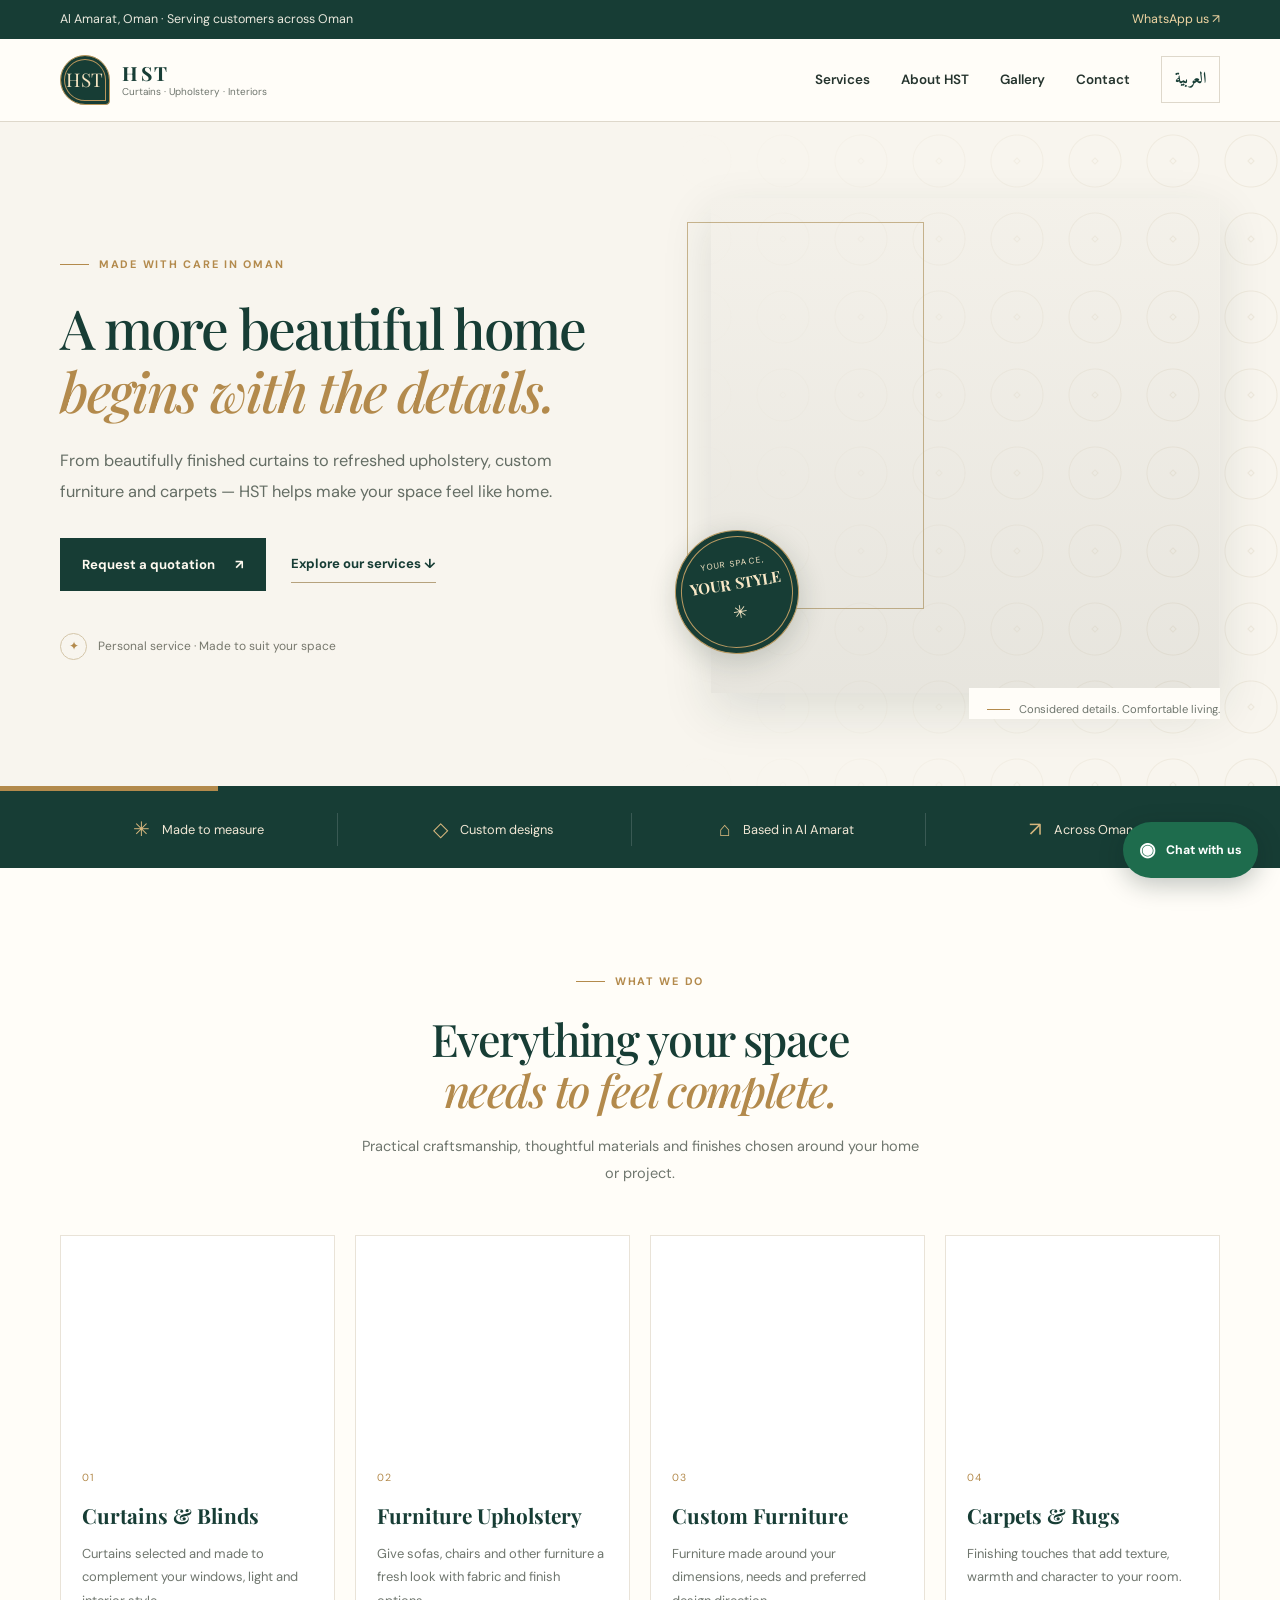
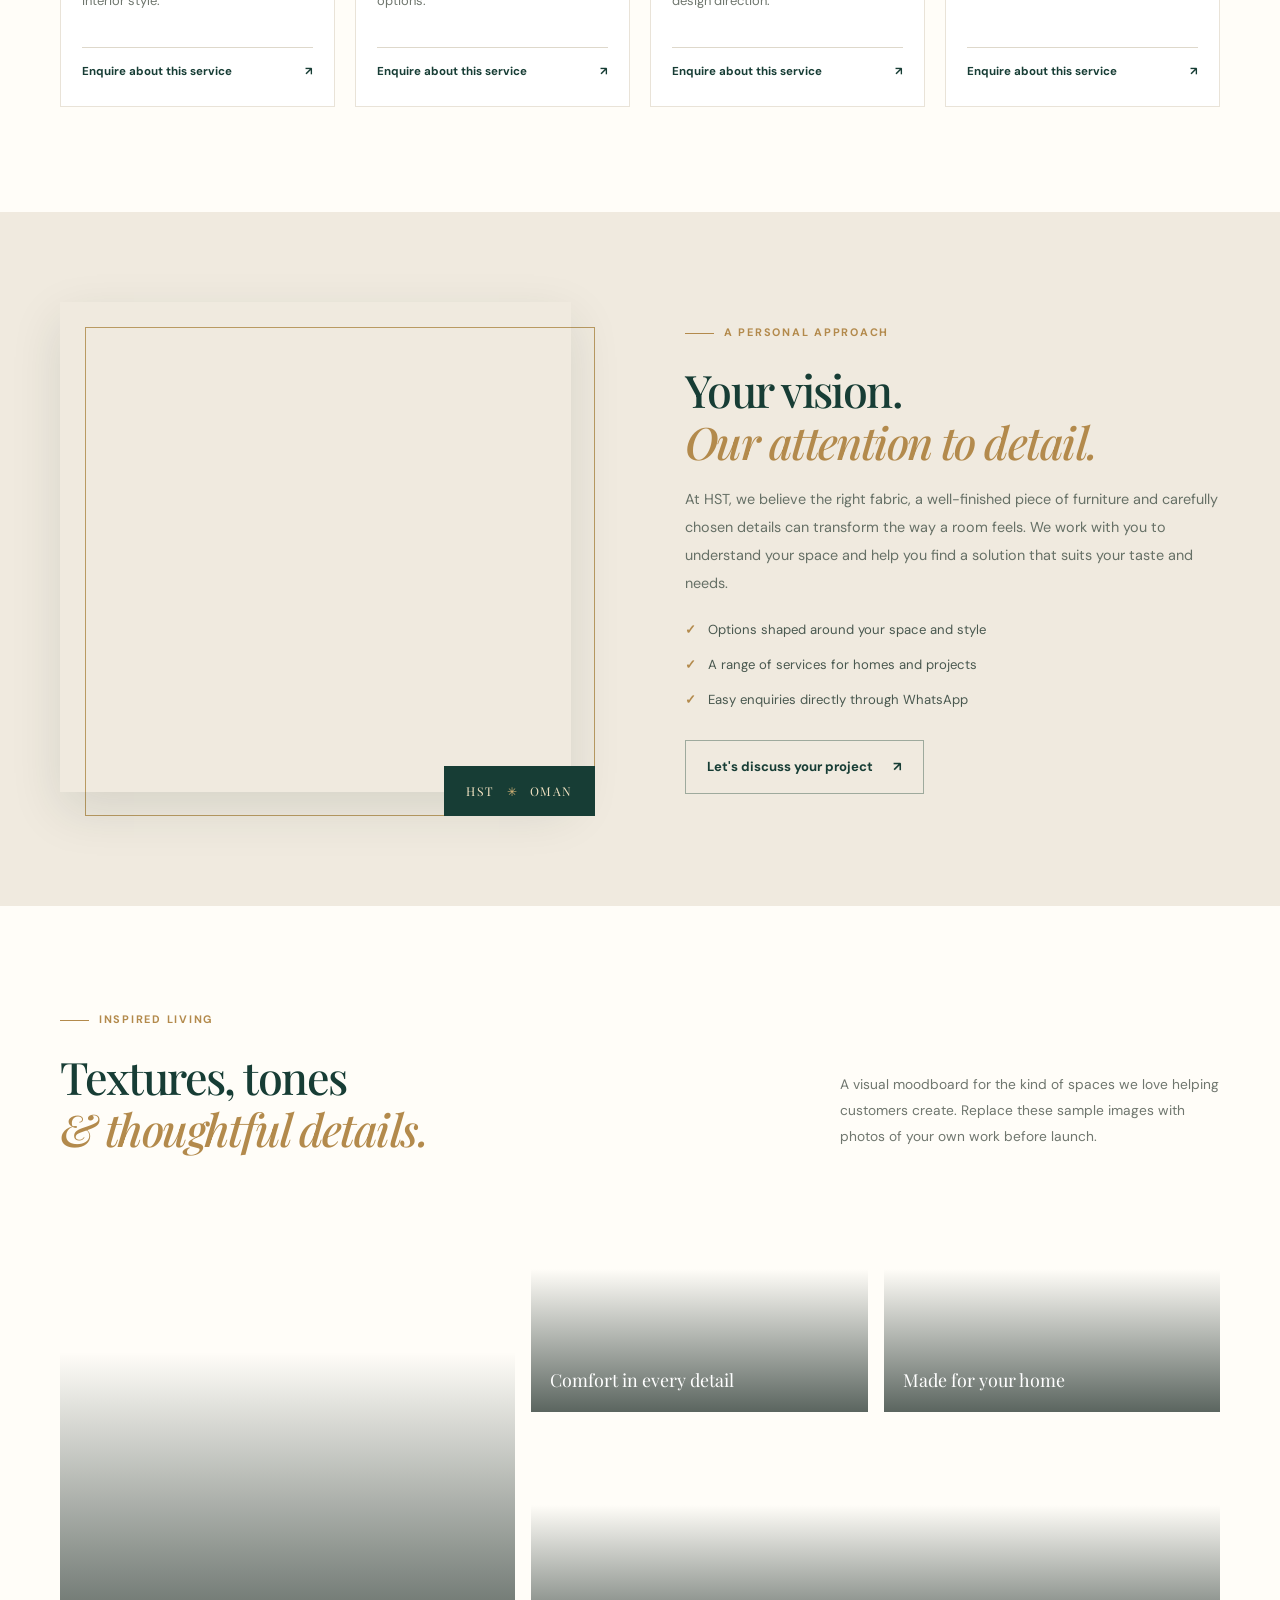
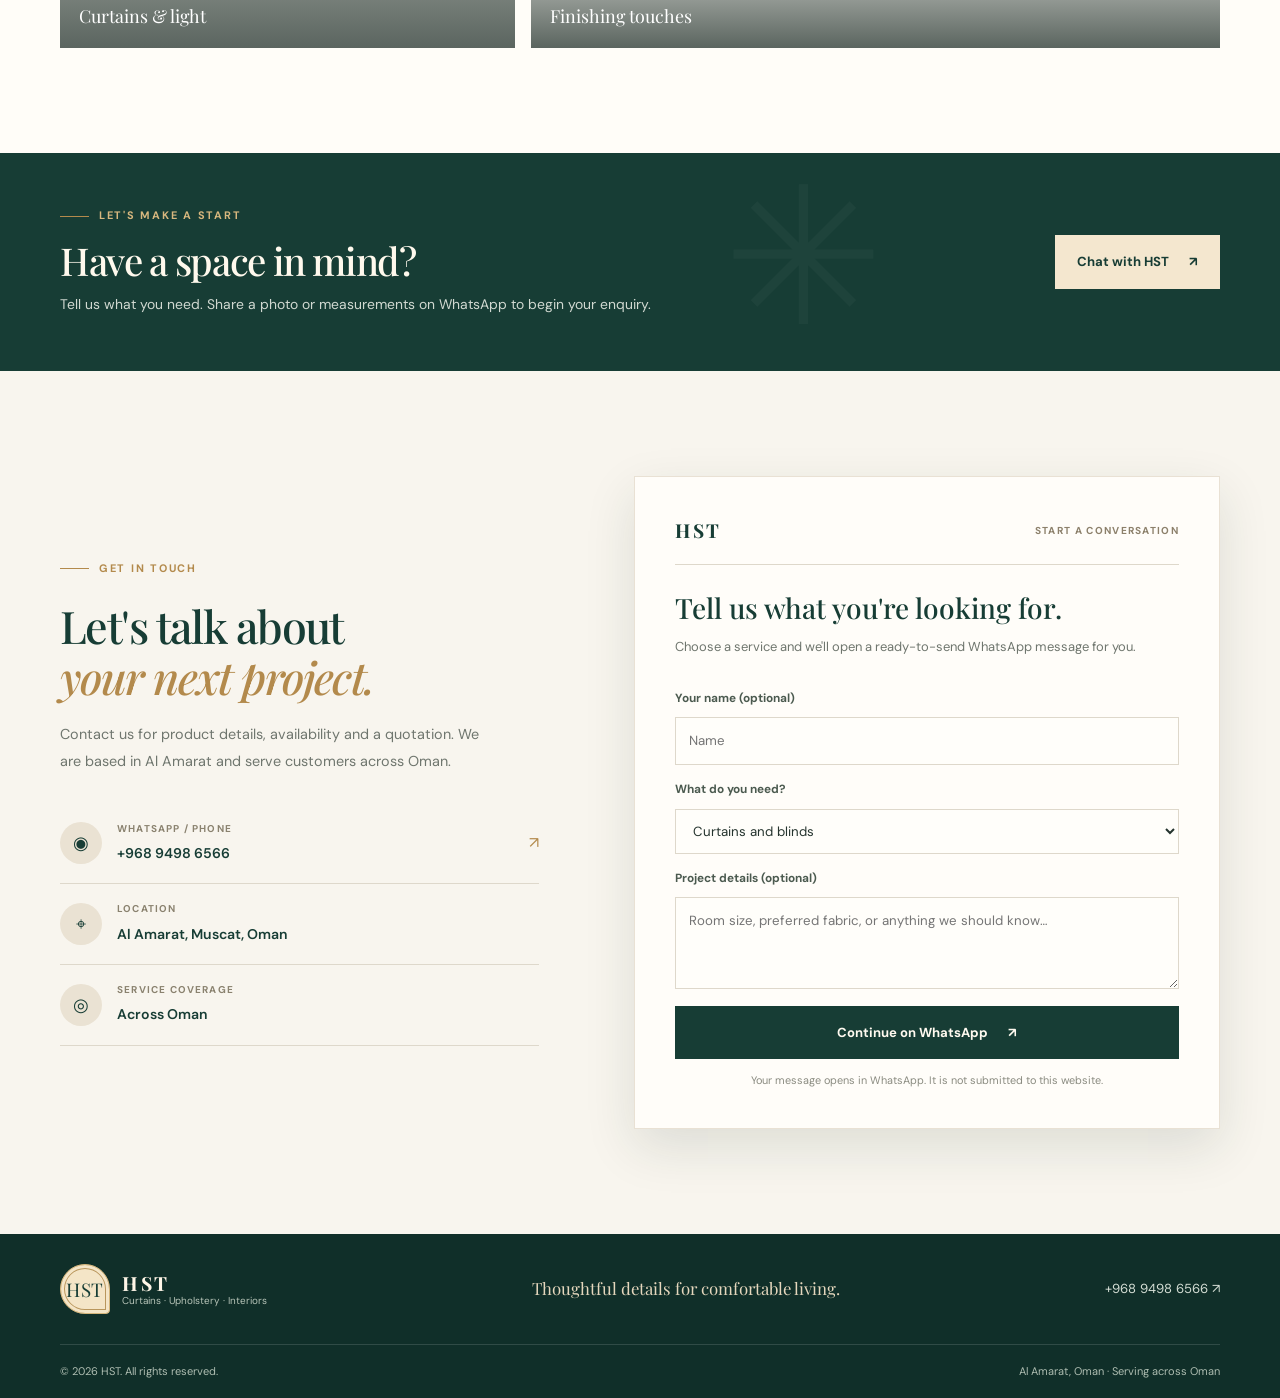
==== index.html @ b39bd6f8 "Add files via upload" ====
<!doctype html>
<html lang="en" dir="ltr">
<head>
<meta charset="utf-8"><meta name="viewport" content="width=device-width, initial-scale=1">
<title>HST | Curtains, Upholstery, Custom Furniture & Carpets in Oman</title>
<meta name="description" content="HST in Al Amarat, Oman offers curtains, furniture upholstery, custom-made furniture and carpets. Contact us on WhatsApp for a quotation anywhere in Oman.">
<meta name="theme-color" content="#173d35"><meta property="og:title" content="HST — Thoughtful Interiors, Made for You"><meta property="og:description" content="Curtains, upholstery, custom furniture and carpets in Oman."><meta property="og:type" content="website">
<link rel="icon" href="assets/favicon.svg" type="image/svg+xml"><link rel="preconnect" href="https://fonts.googleapis.com"><link rel="preconnect" href="https://fonts.gstatic.com" crossorigin><link href="https://fonts.googleapis.com/css2?family=Amiri:wght@400;700&family=DM+Sans:wght@400;500;600;700&family=Playfair+Display:wght@500;600;700&display=swap" rel="stylesheet"><link rel="stylesheet" href="styles.css">
<script type="application/ld+json">{"@context":"https://schema.org","@type":"HomeAndConstructionBusiness","name":"HST","description":"Curtains, furniture upholstery, custom furniture manufacturing and carpets.","telephone":"+96894986566","areaServed":{"@type":"Country","name":"Oman"},"address":{"@type":"PostalAddress","addressLocality":"Al Amarat","addressCountry":"OM"},"contactPoint":{"@type":"ContactPoint","telephone":"+96894986566","contactType":"customer service","availableLanguage":["English","Arabic"]}}</script>
</head>
<body>
<div class="topbar"><div class="container topbar-inner"><span data-i18n="topline">Al Amarat, Oman · Serving customers across Oman</span><a href="https://wa.me/96894986566" target="_blank" rel="noopener" data-i18n="topWhatsApp">WhatsApp us ↗</a></div></div>
<header class="site-header"><div class="container nav-wrap"><a class="brand" href="#home" aria-label="HST home"><span class="brand-mark">HST</span><span class="brand-copy"><strong>HST</strong><small data-i18n="brandTag">Curtains · Upholstery · Interiors</small></span></a><button class="menu-toggle" id="menuToggle" aria-label="Open navigation" aria-expanded="false">☰</button><nav id="mainNav" class="main-nav"><a href="#services" data-i18n="navServices">Services</a><a href="#story" data-i18n="navAbout">About HST</a><a href="#gallery" data-i18n="navGallery">Gallery</a><a href="#contact" data-i18n="navContact">Contact</a><button class="lang-switch" id="langSwitch" type="button">العربية</button></nav></div></header>
<main>
<section class="hero" id="home"><div class="hero-pattern"></div><div class="container hero-grid"><div class="hero-copy"><p class="eyebrow"><span class="eyebrow-line"></span><span data-i18n="heroEyebrow">MADE WITH CARE IN OMAN</span></p><h1 data-i18n="heroTitle">A more beautiful home<br><em>begins with the details.</em></h1><p class="hero-intro" data-i18n="heroText">From beautifully finished curtains to refreshed upholstery, custom furniture and carpets — HST helps make your space feel like home.</p><div class="hero-actions"><a class="btn btn-primary" href="https://wa.me/96894986566?text=Hello%20HST%2C%20I%20would%20like%20to%20enquire%20about%20your%20services." target="_blank" rel="noopener"><span data-i18n="heroCTA">Request a quotation</span><span>↗</span></a><a class="text-link" href="#services"><span data-i18n="heroExplore">Explore our services</span> ↓</a></div><div class="hero-note"><span class="note-icon">✦</span><span data-i18n="heroNote">Personal service · Made to suit your space</span></div></div><div class="hero-visual"><div class="hero-image image-curtains" role="img" aria-label="Elegant neutral curtains in a sunlit living room"></div><div class="image-stamp"><span data-i18n="stampSmall">YOUR SPACE,</span><strong data-i18n="stampBig">YOUR STYLE</strong><span class="stamp-star">✳</span></div><div class="visual-caption"><span class="caption-line"></span><span data-i18n="visualCaption">Considered details. Comfortable living.</span></div></div></div><div class="hero-bottom-rule"></div></section>
<section class="trust-strip"><div class="container trust-grid"><div><span class="trust-icon">✳</span><span data-i18n="trust1">Made to measure</span></div><div><span class="trust-icon">◇</span><span data-i18n="trust2">Custom designs</span></div><div><span class="trust-icon">⌂</span><span data-i18n="trust3">Based in Al Amarat</span></div><div><span class="trust-icon">↗</span><span data-i18n="trust4">Across Oman</span></div></div></section>
<section class="section services-section" id="services"><div class="container"><div class="section-heading"><p class="eyebrow"><span class="eyebrow-line"></span><span data-i18n="servicesEyebrow">WHAT WE DO</span></p><h2 data-i18n="servicesTitle">Everything your space<br><em>needs to feel complete.</em></h2><p data-i18n="servicesIntro">Practical craftsmanship, thoughtful materials and finishes chosen around your home or project.</p></div><div class="service-grid">
<article class="service-card"><div class="service-photo service-curtains" role="img" aria-label="Layered curtains and soft window styling"></div><div class="service-content"><span class="service-number">01</span><h3 data-i18n="service1Title">Curtains & Blinds</h3><p data-i18n="service1Text">Curtains selected and made to complement your windows, light and interior style.</p><a class="service-link" href="https://wa.me/96894986566?text=Hello%20HST%2C%20I%20am%20interested%20in%20curtains%20and%20blinds." target="_blank" rel="noopener"><span data-i18n="askService">Enquire about this service</span> ↗</a></div></article>
<article class="service-card"><div class="service-photo service-upholstery" role="img" aria-label="Beautifully upholstered sofa in textured fabric"></div><div class="service-content"><span class="service-number">02</span><h3 data-i18n="service2Title">Furniture Upholstery</h3><p data-i18n="service2Text">Give sofas, chairs and other furniture a fresh look with fabric and finish options.</p><a class="service-link" href="https://wa.me/96894986566?text=Hello%20HST%2C%20I%20am%20interested%20in%20furniture%20upholstery." target="_blank" rel="noopener"><span data-i18n="askService">Enquire about this service</span> ↗</a></div></article>
<article class="service-card"><div class="service-photo service-furniture" role="img" aria-label="Custom-made wooden furniture in a warm interior"></div><div class="service-content"><span class="service-number">03</span><h3 data-i18n="service3Title">Custom Furniture</h3><p data-i18n="service3Text">Furniture made around your dimensions, needs and preferred design direction.</p><a class="service-link" href="https://wa.me/96894986566?text=Hello%20HST%2C%20I%20would%20like%20to%20discuss%20custom%20furniture." target="_blank" rel="noopener"><span data-i18n="askService">Enquire about this service</span> ↗</a></div></article>
<article class="service-card"><div class="service-photo service-carpets" role="img" aria-label="Decorative rug with traditional pattern"></div><div class="service-content"><span class="service-number">04</span><h3 data-i18n="service4Title">Carpets & Rugs</h3><p data-i18n="service4Text">Finishing touches that add texture, warmth and character to your room.</p><a class="service-link" href="https://wa.me/96894986566?text=Hello%20HST%2C%20I%20am%20interested%20in%20carpets%20and%20rugs." target="_blank" rel="noopener"><span data-i18n="askService">Enquire about this service</span> ↗</a></div></article>
</div></div></section>
<section class="story-section" id="story"><div class="container story-grid"><div class="story-visual"><div class="story-image" role="img" aria-label="Warm, welcoming living room with natural textures"></div><div class="story-ornament">HST <span>✳</span> OMAN</div></div><div class="story-copy"><p class="eyebrow"><span class="eyebrow-line"></span><span data-i18n="storyEyebrow">A PERSONAL APPROACH</span></p><h2 data-i18n="storyTitle">Your vision.<br><em>Our attention to detail.</em></h2><p data-i18n="storyText">At HST, we believe the right fabric, a well-finished piece of furniture and carefully chosen details can transform the way a room feels. We work with you to understand your space and help you find a solution that suits your taste and needs.</p><ul class="story-list"><li><span>✓</span><span data-i18n="storyPoint1">Options shaped around your space and style</span></li><li><span>✓</span><span data-i18n="storyPoint2">A range of services for homes and projects</span></li><li><span>✓</span><span data-i18n="storyPoint3">Easy enquiries directly through WhatsApp</span></li></ul><a class="btn btn-outline" href="https://wa.me/96894986566?text=Hello%20HST%2C%20I%20would%20like%20to%20discuss%20a%20project."><span data-i18n="storyCTA">Let's discuss your project</span> ↗</a></div></div></section>
<section class="section gallery-section" id="gallery"><div class="container"><div class="gallery-heading"><div class="section-heading compact"><p class="eyebrow"><span class="eyebrow-line"></span><span data-i18n="galleryEyebrow">INSPIRED LIVING</span></p><h2 data-i18n="galleryTitle">Textures, tones<br><em>& thoughtful details.</em></h2></div><p data-i18n="galleryIntro">A visual moodboard for the kind of spaces we love helping customers create. Replace these sample images with photos of your own work before launch.</p></div><div class="gallery-grid"><div class="gallery-tile gallery-one"><span data-i18n="galleryLabel1">Curtains & light</span></div><div class="gallery-tile gallery-two"><span data-i18n="galleryLabel2">Comfort in every detail</span></div><div class="gallery-tile gallery-three"><span data-i18n="galleryLabel3">Made for your home</span></div><div class="gallery-tile gallery-four"><span data-i18n="galleryLabel4">Finishing touches</span></div></div></div></section>
<section class="cta-band"><div class="container cta-inner"><div><p class="eyebrow"><span class="eyebrow-line"></span><span data-i18n="ctaEyebrow">LET'S MAKE A START</span></p><h2 data-i18n="ctaTitle">Have a space in mind?</h2><p data-i18n="ctaText">Tell us what you need. Share a photo or measurements on WhatsApp to begin your enquiry.</p></div><a class="btn btn-light" href="https://wa.me/96894986566?text=Hello%20HST%2C%20I%20would%20like%20a%20quotation."><span data-i18n="ctaButton">Chat with HST</span> ↗</a><div class="cta-decoration">✳</div></div></section>
<section class="section contact-section" id="contact"><div class="container contact-grid"><div class="contact-copy"><p class="eyebrow"><span class="eyebrow-line"></span><span data-i18n="contactEyebrow">GET IN TOUCH</span></p><h2 data-i18n="contactTitle">Let's talk about<br><em>your next project.</em></h2><p data-i18n="contactText">Contact us for product details, availability and a quotation. We are based in Al Amarat and serve customers across Oman.</p><div class="contact-details"><a href="https://wa.me/96894986566" target="_blank" rel="noopener"><span class="detail-icon">◉</span><span><small data-i18n="whatsappLabel">WHATSAPP / PHONE</small><strong>+968 9498 6566</strong></span><span class="detail-arrow">↗</span></a><div><span class="detail-icon">⌖</span><span><small data-i18n="locationLabel">LOCATION</small><strong data-i18n="locationValue">Al Amarat, Muscat, Oman</strong></span></div><div><span class="detail-icon">◎</span><span><small data-i18n="coverageLabel">SERVICE COVERAGE</small><strong data-i18n="coverageValue">Across Oman</strong></span></div></div></div><div class="contact-panel"><div class="panel-top"><span class="panel-mark">HST</span><span data-i18n="panelTag">START A CONVERSATION</span></div><h3 data-i18n="formTitle">Tell us what you're looking for.</h3><p data-i18n="formText">Choose a service and we'll open a ready-to-send WhatsApp message for you.</p><form id="enquiryForm"><label for="customerName" data-i18n="formNameLabel">Your name (optional)</label><input id="customerName" name="name" type="text" placeholder="Name" data-i18n-placeholder="formNamePlaceholder"><label for="serviceChoice" data-i18n="formServiceLabel">What do you need?</label><select id="serviceChoice" name="service"><option value="Curtains and blinds" data-i18n="optionCurtains">Curtains and blinds</option><option value="Furniture upholstery" data-i18n="optionUpholstery">Furniture upholstery</option><option value="Custom furniture" data-i18n="optionFurniture">Custom furniture</option><option value="Carpets and rugs" data-i18n="optionCarpets">Carpets and rugs</option><option value="More than one service" data-i18n="optionMultiple">More than one service</option></select><label for="projectDetails" data-i18n="formDetailsLabel">Project details (optional)</label><textarea id="projectDetails" name="details" rows="3" placeholder="Room size, preferred fabric, or anything we should know…" data-i18n-placeholder="formDetailsPlaceholder"></textarea><button class="btn btn-primary form-submit" type="submit"><span data-i18n="formSubmit">Continue on WhatsApp</span> ↗</button><p class="form-note" data-i18n="formNote">Your message opens in WhatsApp. It is not submitted to this website.</p></form></div></div></section>
</main>
<footer class="site-footer"><div class="container footer-main"><a class="brand footer-brand" href="#home"><span class="brand-mark">HST</span><span class="brand-copy"><strong>HST</strong><small data-i18n="brandTag">Curtains · Upholstery · Interiors</small></span></a><p data-i18n="footerLine">Thoughtful details for comfortable living.</p><a href="https://wa.me/96894986566" target="_blank" rel="noopener">+968 9498 6566 ↗</a></div><div class="container footer-bottom"><span>© <span id="year"></span> HST. <span data-i18n="rights">All rights reserved.</span></span><span data-i18n="footerLocation">Al Amarat, Oman · Serving across Oman</span></div></footer>
<a class="floating-whatsapp" href="https://wa.me/96894986566?text=Hello%20HST%2C%20I%20would%20like%20to%20enquire." target="_blank" rel="noopener" aria-label="Chat with HST on WhatsApp"><span>◉</span><small data-i18n="floatingChat">Chat with us</small></a><script src="script.js"></script>
</body></html>
---- styles.css ----
:root{--green:#173d35;--green2:#24564a;--cream:#f8f5ee;--paper:#fffdf8;--gold:#b38a4c;--ink:#25342e;--muted:#6f766e;--line:#ded8cb;--serif:'Playfair Display',Georgia,serif;--sans:'DM Sans',Arial,sans-serif;--arabic:'Amiri',serif;--shadow:0 18px 48px rgba(24,48,39,.12)}*{box-sizing:border-box}html{scroll-behavior:smooth;scroll-padding-top:90px}body{margin:0;background:var(--paper);color:var(--ink);font-family:var(--sans);line-height:1.65}a{color:inherit;text-decoration:none}button,input,select,textarea{font:inherit}.container{width:min(1160px,calc(100% - 48px));margin-inline:auto}.topbar{background:var(--green);color:#e9e8dd;font-size:.78rem}.topbar-inner{display:flex;justify-content:space-between;gap:18px;padding:9px 0}.topbar a{color:#f0d5a3}.site-header{position:sticky;top:0;z-index:50;background:rgba(255,253,248,.96);backdrop-filter:blur(12px);border-bottom:1px solid #ded8cb}.nav-wrap{height:82px;display:flex;align-items:center;justify-content:space-between}.brand{display:flex;align-items:center;gap:12px}.brand-mark{display:grid;place-items:center;width:50px;height:50px;background:var(--green);color:#f5e4c2;font-family:var(--serif);font-size:1.18rem;letter-spacing:.03em;border-radius:50% 50% 4px 50%;border:1px solid #b9965c;box-shadow:inset 0 0 0 3px var(--green),inset 0 0 0 4px #b9965c}.brand-copy{display:flex;flex-direction:column;line-height:1.25}.brand-copy strong{font-family:var(--serif);font-size:1.22rem;letter-spacing:.14em;color:var(--green)}.brand-copy small{font-size:.62rem;color:var(--muted)}.main-nav{display:flex;align-items:center;gap:31px;font-size:.84rem;font-weight:600}.main-nav>a:hover,.service-link:hover{color:var(--gold)}.lang-switch{border:1px solid var(--line);background:transparent;color:var(--green);padding:9px 13px;cursor:pointer;font-family:var(--arabic);font-weight:700;font-size:1rem}.menu-toggle{display:none;border:0;background:none;color:var(--green);font-size:1.7rem;cursor:pointer}.hero{position:relative;overflow:hidden;background:var(--cream);padding:76px 0 72px}.hero-pattern{position:absolute;inset:0 0 auto auto;width:48%;height:100%;opacity:.16;background-image:radial-gradient(circle at center,transparent 0 25px,#b8a57e 26px,transparent 27px),radial-gradient(circle at center,transparent 0 52px,#b8a57e 53px,transparent 54px);background-size:78px 78px;background-position:0 0,39px 39px;mask-image:linear-gradient(to left,black,transparent)}.hero-grid{display:grid;grid-template-columns:1.03fr .97fr;gap:62px;align-items:center;position:relative}.eyebrow{display:flex;align-items:center;gap:10px;color:var(--gold);font-size:.68rem;font-weight:700;letter-spacing:.16em;margin:0 0 22px}.eyebrow-line{display:inline-block;width:29px;height:1px;background:var(--gold)}h1,h2,h3,p{margin-top:0}h1,h2{font-family:var(--serif);font-weight:500;letter-spacing:-.035em;line-height:1.15;color:var(--green)}h1{font-size:clamp(2.6rem,4.3vw,4.6rem);margin-bottom:23px}h1 em,h2 em{font-weight:500;color:var(--gold)}.hero-intro{max-width:500px;color:#646d64;font-size:1.02rem;line-height:1.9;margin-bottom:30px}.hero-actions{display:flex;align-items:center;gap:25px;flex-wrap:wrap}.btn{display:inline-flex;justify-content:center;align-items:center;gap:20px;padding:15px 21px;font-size:.82rem;font-weight:700;border:1px solid transparent;cursor:pointer;transition:transform .2s,background .2s}.btn:hover{transform:translateY(-2px)}.btn-primary{background:var(--green);color:#fffaf0}.btn-primary:hover{background:var(--green2)}.text-link{font-size:.82rem;font-weight:700;color:var(--green);border-bottom:1px solid #b6a27d;padding:7px 0}.hero-note{display:flex;align-items:center;gap:11px;color:#77786d;font-size:.75rem;margin-top:42px}.note-icon{display:grid;place-items:center;width:27px;height:27px;border:1px solid #d4c6a9;border-radius:50%;color:var(--gold)}.hero-visual{position:relative;padding:0 0 26px 24px}.hero-image{min-height:495px;box-shadow:var(--shadow);background-size:cover;background-position:center;position:relative;z-index:1}.image-curtains{background-image:linear-gradient(180deg,#1e261d05,#1e261d14),url('https://images.unsplash.com/photo-1616486338812-3dadae4b4ace?auto=format&fit=crop&w=1100&q=85')}.hero-visual:before{content:'';position:absolute;z-index:0;left:0;top:24px;width:44%;height:74%;border:1px solid #c9b58e}.image-stamp{position:absolute;z-index:2;left:-12px;bottom:65px;width:124px;height:124px;border-radius:50%;background:var(--green);color:#f7e7c6;display:flex;flex-direction:column;align-items:center;justify-content:center;box-shadow:0 8px 28px #18302730;transform:rotate(-9deg);border:1px solid #b99a62;outline:1px solid #b99a62;outline-offset:-7px}.image-stamp span:first-child{font-size:.52rem;letter-spacing:.16em}.image-stamp strong{font-family:var(--serif);font-size:.95rem}.stamp-star{font-size:1.1rem;margin-top:2px}.visual-caption{position:absolute;z-index:2;right:0;bottom:0;display:flex;align-items:center;gap:9px;background:var(--paper);padding:12px 0 0 18px;color:var(--muted);font-size:.7rem}.caption-line{width:23px;height:1px;background:var(--gold)}.hero-bottom-rule{position:absolute;bottom:0;left:0;width:100%;height:5px;background:linear-gradient(90deg,var(--gold) 0 17%,var(--green) 17%)}.trust-strip{background:var(--green);color:#f2e8d6}.trust-grid{display:grid;grid-template-columns:repeat(4,1fr);padding:22px 0;gap:16px}.trust-grid>div{display:flex;align-items:center;justify-content:center;gap:12px;font-size:.8rem;border-inline-end:1px solid #ffffff26}.trust-grid>div:last-child{border:0}.trust-icon{color:#d7b77e;font-size:1.25rem}.section{padding:105px 0}.section-heading{text-align:center;max-width:690px;margin:0 auto 48px}.section-heading .eyebrow{justify-content:center}.section-heading h2,.story-copy h2,.contact-copy h2{font-size:clamp(2.2rem,3.5vw,3.4rem);margin-bottom:18px}.section-heading>p:last-child{color:var(--muted);max-width:560px;margin:0 auto;line-height:1.85;font-size:.91rem}.service-grid{display:grid;grid-template-columns:repeat(4,1fr);gap:20px}.service-card{background:white;border:1px solid #e9e3d8;transition:transform .25s,box-shadow .25s}.service-card:hover{transform:translateY(-5px);box-shadow:var(--shadow)}.service-photo{height:205px;background-size:cover;background-position:center}.service-curtains{background-image:url('https://images.unsplash.com/photo-1600210492486-724fe5c67fb0?auto=format&fit=crop&w=650&q=80')}.service-upholstery{background-image:url('https://images.unsplash.com/photo-1555041469-a586c61ea9bc?auto=format&fit=crop&w=650&q=80')}.service-furniture{background-image:url('https://images.unsplash.com/photo-1538688423619-a81d3f23454b?auto=format&fit=crop&w=650&q=80')}.service-carpets{background-image:url('https://images.unsplash.com/photo-1600166898405-da9535204843?auto=format&fit=crop&w=650&q=80')}.service-content{padding:22px 21px 25px}.service-number{font-size:.65rem;color:var(--gold);letter-spacing:.14em}.service-content h3{font-family:var(--serif);font-size:1.3rem;color:var(--green);margin:8px 0 10px}.service-content p{font-size:.81rem;line-height:1.8;color:var(--muted);min-height:87px;margin-bottom:18px}.service-link{font-size:.72rem;font-weight:700;color:var(--green);display:flex;align-items:center;justify-content:space-between;gap:10px;border-top:1px solid var(--line);padding-top:14px}.story-section{background:#f0eadf;padding:90px 0}.story-grid{display:grid;grid-template-columns:1fr 1fr;gap:90px;align-items:center}.story-visual{position:relative;padding:0 24px 24px 0}.story-image{height:490px;background:url('https://images.unsplash.com/photo-1600210492493-0946911123ea?auto=format&fit=crop&w=1000&q=85') center/cover;box-shadow:var(--shadow);position:relative;z-index:1}.story-visual:before{content:'';position:absolute;inset:25px 0 0 25px;border:1px solid #b99a62}.story-ornament{position:absolute;z-index:2;bottom:0;right:0;background:var(--green);color:#f4e4c4;padding:15px 22px;font-family:var(--serif);letter-spacing:.13em;font-size:.76rem}.story-ornament span{color:#d5b477;padding:0 7px}.story-copy>p:not(.eyebrow){font-size:.9rem;line-height:1.95;color:#667066;margin:0 0 22px}.story-list{padding:0;list-style:none;margin:0 0 30px;display:grid;gap:13px}.story-list li{display:flex;gap:12px;align-items:flex-start;font-size:.82rem;color:#49584f}.story-list li span:first-child{color:var(--gold);font-weight:700}.btn-outline{border-color:#9eaa9d;color:var(--green);background:transparent}.btn-outline:hover{background:#fff9ed}.gallery-section{background:var(--paper)}.gallery-heading{display:flex;align-items:flex-end;justify-content:space-between;gap:50px;margin-bottom:38px}.section-heading.compact{text-align:left;margin:0;max-width:550px}.section-heading.compact .eyebrow{justify-content:flex-start}.section-heading.compact h2{margin-bottom:0}.gallery-heading>p{max-width:380px;font-size:.86rem;line-height:1.9;color:var(--muted);margin-bottom:5px}.gallery-grid{display:grid;grid-template-columns:1.15fr .85fr .85fr;grid-template-rows:220px 220px;gap:16px}.gallery-tile{position:relative;background-size:cover;background-position:center;overflow:hidden}.gallery-tile:after{content:'';position:absolute;inset:35% 0 0;background:linear-gradient(transparent,#0d1d17ad)}.gallery-tile span{position:absolute;z-index:1;bottom:18px;left:19px;color:white;font-family:var(--serif);font-size:1.12rem}.gallery-one{grid-row:span 2;background-image:url('https://images.unsplash.com/photo-1616486338812-3dadae4b4ace?auto=format&fit=crop&w=900&q=85')}.gallery-two{background-image:url('https://images.unsplash.com/photo-1555041469-a586c61ea9bc?auto=format&fit=crop&w=700&q=85')}.gallery-three{background-image:url('https://images.unsplash.com/photo-1538688423619-a81d3f23454b?auto=format&fit=crop&w=700&q=85')}.gallery-four{grid-column:span 2;background-image:url('https://images.unsplash.com/photo-1600166898405-da9535204843?auto=format&fit=crop&w=1000&q=85')}.cta-band{background:var(--green);color:#fff9ed;position:relative;overflow:hidden}.cta-inner{position:relative;display:flex;align-items:center;justify-content:space-between;gap:45px;padding:54px 0}.cta-inner>div:first-child{max-width:650px}.cta-inner .eyebrow{margin-bottom:13px;color:#d7b77e}.cta-inner h2{font-size:clamp(2rem,3vw,2.8rem);color:#fff9ed;margin-bottom:10px}.cta-inner p:not(.eyebrow){color:#d1d9d1;font-size:.87rem;margin-bottom:0;line-height:1.8}.btn-light{background:#f4e7cf;color:var(--green);white-space:nowrap}.btn-light:hover{background:#fff7e8}.cta-decoration{position:absolute;right:29%;top:-52px;font-size:12rem;color:#ffffff08;pointer-events:none}.contact-section{background:var(--cream)}.contact-grid{display:grid;grid-template-columns:.9fr 1.1fr;gap:95px;align-items:center}.contact-copy>p:not(.eyebrow){color:var(--muted);line-height:1.9;font-size:.9rem;max-width:440px}.contact-details{display:grid;margin-top:28px}.contact-details>a,.contact-details>div{display:flex;align-items:center;gap:15px;padding:17px 0;border-bottom:1px solid var(--line)}.detail-icon{display:grid;place-items:center;width:42px;height:42px;background:#eae2d3;color:var(--green);border-radius:50%;font-size:1.15rem}.contact-details small{display:block;color:#8a826f;font-size:.62rem;font-weight:700;letter-spacing:.12em;margin-bottom:3px}.contact-details strong{font-size:.88rem;color:var(--green);font-weight:600}.detail-arrow{margin-left:auto;color:var(--gold)}.contact-panel{background:#fffdf9;padding:38px 40px;box-shadow:var(--shadow);border:1px solid #e9e1d4}.panel-top{display:flex;justify-content:space-between;align-items:center;border-bottom:1px solid var(--line);padding-bottom:17px;margin-bottom:25px;color:#8c806b;font-size:.63rem;letter-spacing:.13em;font-weight:700}.panel-mark{font-family:var(--serif);font-size:1.2rem;color:var(--green);letter-spacing:.12em}.contact-panel h3{font-family:var(--serif);font-weight:500;font-size:1.75rem;line-height:1.3;color:var(--green);margin-bottom:9px}.contact-panel>p{font-size:.81rem;color:var(--muted);line-height:1.8;margin-bottom:24px}.contact-panel form{display:grid;gap:9px}.contact-panel label{font-size:.74rem;font-weight:700;color:#4b5a4f;margin-top:6px}.contact-panel input,.contact-panel select,.contact-panel textarea{width:100%;border:1px solid #ded8cb;background:#fffefa;padding:12px 13px;color:var(--ink);border-radius:0;outline:none;font-size:.83rem}.contact-panel input:focus,.contact-panel select:focus,.contact-panel textarea:focus{border-color:var(--gold)}.contact-panel textarea{resize:vertical}.form-submit{width:100%;margin-top:8px}.form-note{font-size:.68rem!important;text-align:center;margin:4px 0 0!important;color:#8a8b80!important}.site-footer{background:#102f29;color:#d6dfd6}.footer-main{display:flex;align-items:center;justify-content:space-between;gap:25px;padding:30px 0;border-bottom:1px solid #ffffff22}.footer-brand .brand-mark{background:#f4e5c7;color:var(--green);border-color:#d4b57a;box-shadow:inset 0 0 0 3px #f4e5c7,inset 0 0 0 4px #b9965c}.footer-brand .brand-copy strong{color:#fff6e7}.footer-brand .brand-copy small{color:#b8c5b9}.footer-main>p{font-family:var(--serif);font-size:1.05rem;color:#e5d7bd;margin:0}.footer-main>a:last-child{font-size:.82rem}.footer-bottom{display:flex;justify-content:space-between;gap:20px;padding:17px 0;color:#aebdb1;font-size:.69rem}.floating-whatsapp{position:fixed;z-index:60;bottom:22px;right:22px;display:flex;align-items:center;gap:10px;padding:12px 16px;background:#1e6c4d;color:white;border-radius:40px;box-shadow:0 7px 24px #0b211c40;font-size:.8rem;font-weight:700}.floating-whatsapp>span{font-size:1.2rem}.floating-whatsapp small{font-size:.77rem}.rtl{font-family:var(--arabic)}.rtl .brand-copy small,.rtl .topbar,.rtl .main-nav,.rtl .hero-intro,.rtl .hero-note,.rtl .service-content p,.rtl .story-copy>p,.rtl .story-list,.rtl .gallery-heading>p,.rtl .contact-copy>p,.rtl .contact-panel,.rtl .footer-bottom,.rtl .floating-whatsapp{font-family:var(--arabic);font-size:1.02rem}.rtl h1,.rtl h2,.rtl h3,.rtl .service-content h3,.rtl .contact-panel h3{font-family:var(--arabic);letter-spacing:0}.rtl .eyebrow{letter-spacing:0;font-size:.9rem}.rtl .hero-actions,.rtl .story-list li,.rtl .service-link,.rtl .btn,.rtl .contact-details>a,.rtl .contact-details>div{direction:rtl}.rtl .hero-visual{padding:0 24px 26px 0}.rtl .hero-visual:before{left:auto;right:0}.rtl .image-stamp{left:auto;right:-12px}.rtl .visual-caption{right:auto;left:0;padding:12px 18px 0 0}.rtl .story-visual{padding:0 0 24px 24px}.rtl .story-visual:before{inset:25px 25px 0 0}.rtl .story-ornament{right:auto;left:0}.rtl .section-heading.compact{text-align:right}.rtl .section-heading.compact .eyebrow{justify-content:flex-start}.rtl .gallery-tile span{left:auto;right:19px}.rtl .detail-arrow{margin-left:0;margin-right:auto}.rtl .contact-panel{text-align:right}.rtl .panel-top{letter-spacing:0}.rtl .floating-whatsapp{right:auto;left:22px}
@media(max-width:1000px){.hero-grid{gap:35px}.hero-image{min-height:440px}.service-grid{grid-template-columns:repeat(2,1fr)}.service-photo{height:240px}.story-grid,.contact-grid{gap:45px}.contact-panel{padding:30px}.main-nav{gap:18px}.gallery-grid{grid-template-rows:190px 190px}}
@media(max-width:720px){.container{width:min(100% - 34px,560px)}.topbar-inner{font-size:.68rem}.topbar-inner span{max-width:70%}.nav-wrap{height:72px}.brand-mark{width:44px;height:44px}.brand-copy small{font-size:.56rem}.menu-toggle{display:block}.main-nav{display:none;position:absolute;top:72px;left:0;right:0;padding:18px 24px 24px;background:var(--paper);border-bottom:1px solid var(--line);box-shadow:0 12px 18px #0000000a;align-items:stretch;gap:0;flex-direction:column}.main-nav.open{display:flex}.main-nav>a{padding:12px 0;border-bottom:1px solid #eee7dc}.lang-switch{align-self:flex-start;margin-top:13px}.hero{padding:52px 0 55px}.hero-grid{grid-template-columns:1fr;gap:35px}.hero h1{font-size:clamp(2.65rem,11vw,3.7rem)}.hero-intro{font-size:.94rem}.hero-note{margin-top:28px}.hero-visual{margin-left:7px}.hero-image{min-height:390px}.image-stamp{width:105px;height:105px;bottom:55px}.image-stamp strong{font-size:.82rem}.visual-caption{font-size:.63rem}.trust-grid{grid-template-columns:repeat(2,1fr);padding:17px 0;gap:15px}.trust-grid>div{justify-content:flex-start;border:0;font-size:.75rem}.section{padding:70px 0}.section-heading{margin-bottom:34px}.section-heading h2,.story-copy h2,.contact-copy h2{font-size:2.45rem}.service-grid{gap:13px}.service-photo{height:160px}.service-content{padding:17px 14px 19px}.service-content h3{font-size:1.13rem}.service-content p{font-size:.75rem;min-height:120px}.service-link{font-size:.66rem}.story-section{padding:65px 0}.story-grid,.contact-grid{grid-template-columns:1fr;gap:43px}.story-image{height:370px}.story-copy>p:not(.eyebrow){font-size:.86rem}.gallery-heading{display:block}.gallery-heading>p{margin-top:20px}.gallery-grid{grid-template-columns:1fr 1fr;grid-template-rows:210px 170px 170px;gap:10px}.gallery-one{grid-row:span 2}.gallery-four{grid-column:span 1}.gallery-tile span{font-size:.93rem;left:12px;bottom:12px}.rtl .gallery-tile span{left:auto;right:12px}.cta-inner{padding:42px 0;display:block}.cta-inner .btn{margin-top:25px}.contact-panel{padding:26px 22px}.footer-main{flex-wrap:wrap;gap:16px}.footer-main>p{order:3;width:100%;font-size:.95rem}.footer-bottom{flex-direction:column;gap:5px}.floating-whatsapp{bottom:14px;right:14px;padding:10px 13px}.rtl .floating-whatsapp{right:auto;left:14px}}
@media(max-width:390px){.container{width:calc(100% - 28px)}.service-grid{grid-template-columns:1fr}.service-photo{height:210px}.service-content p{min-height:0}.gallery-grid{grid-template-rows:180px 155px 155px}.hero-image{min-height:330px}.hero-actions{gap:17px}.btn{padding:13px 15px}.floating-whatsapp small{display:none}}
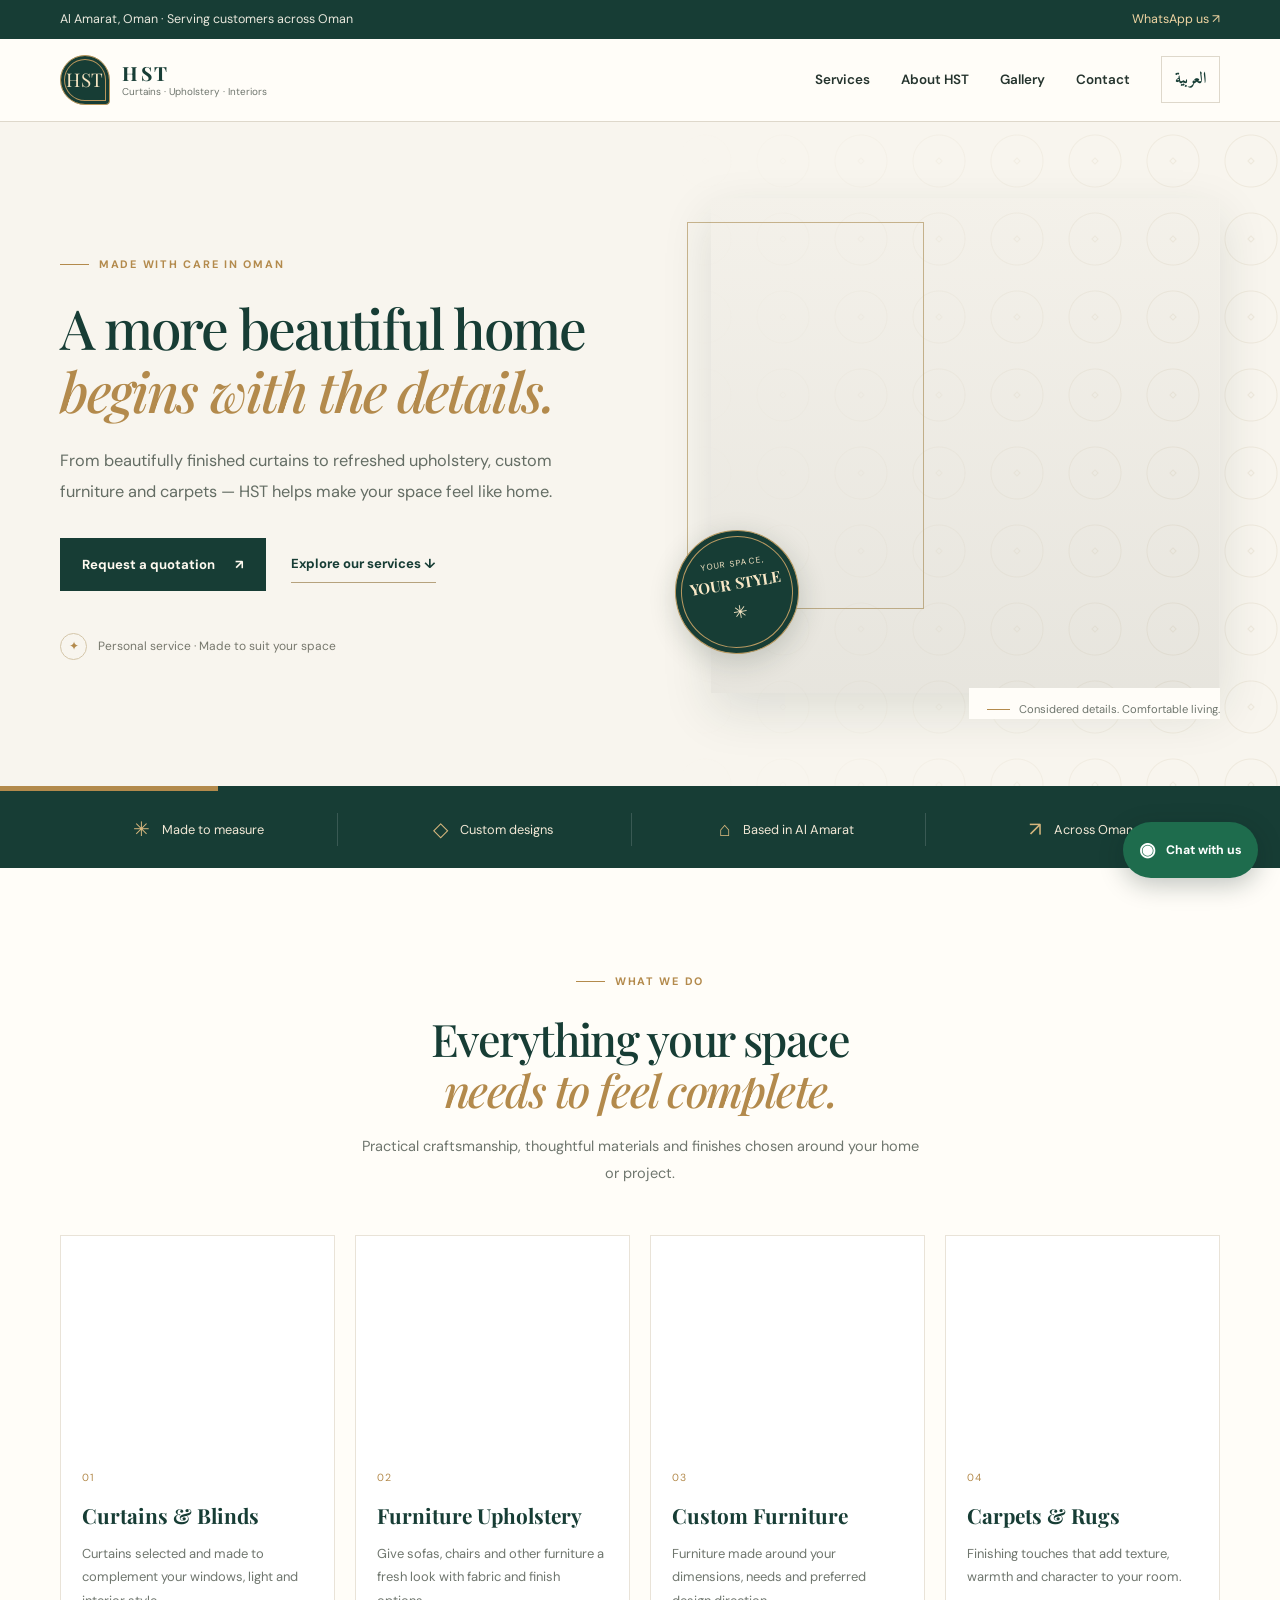
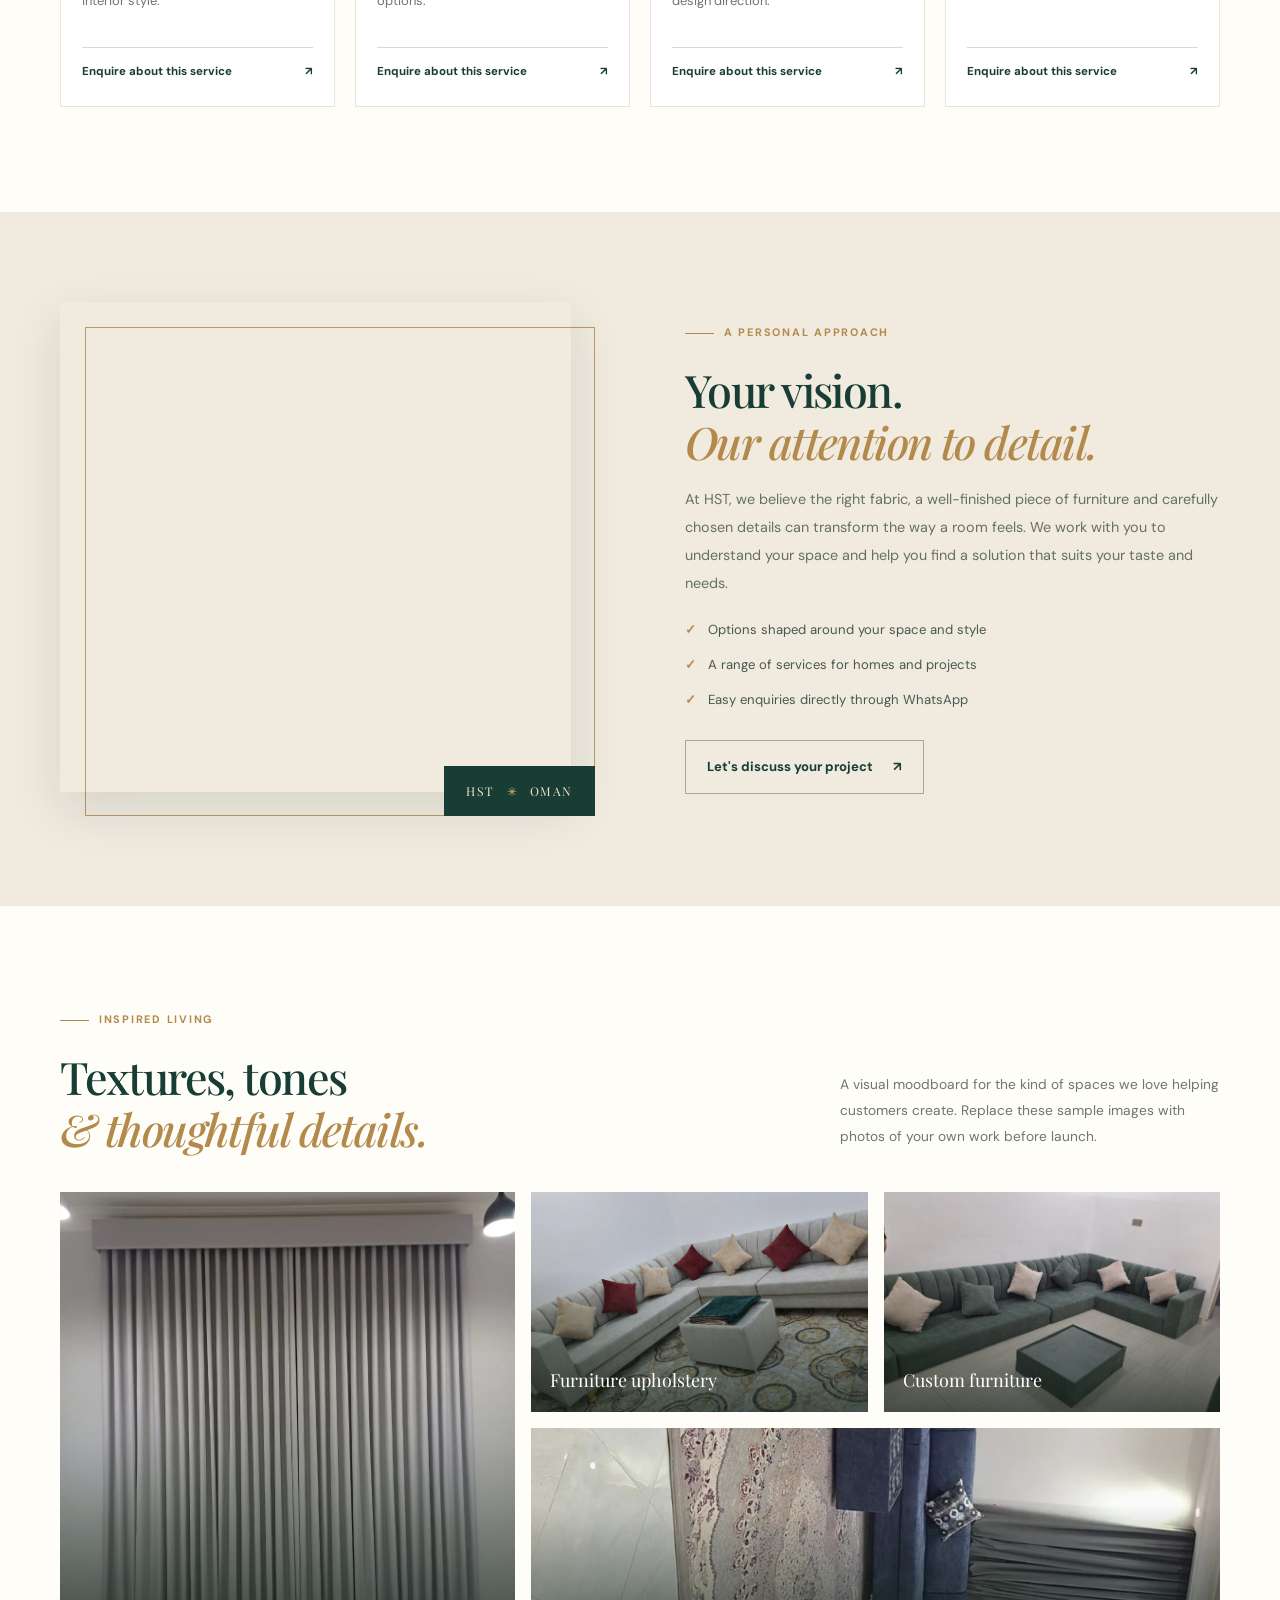
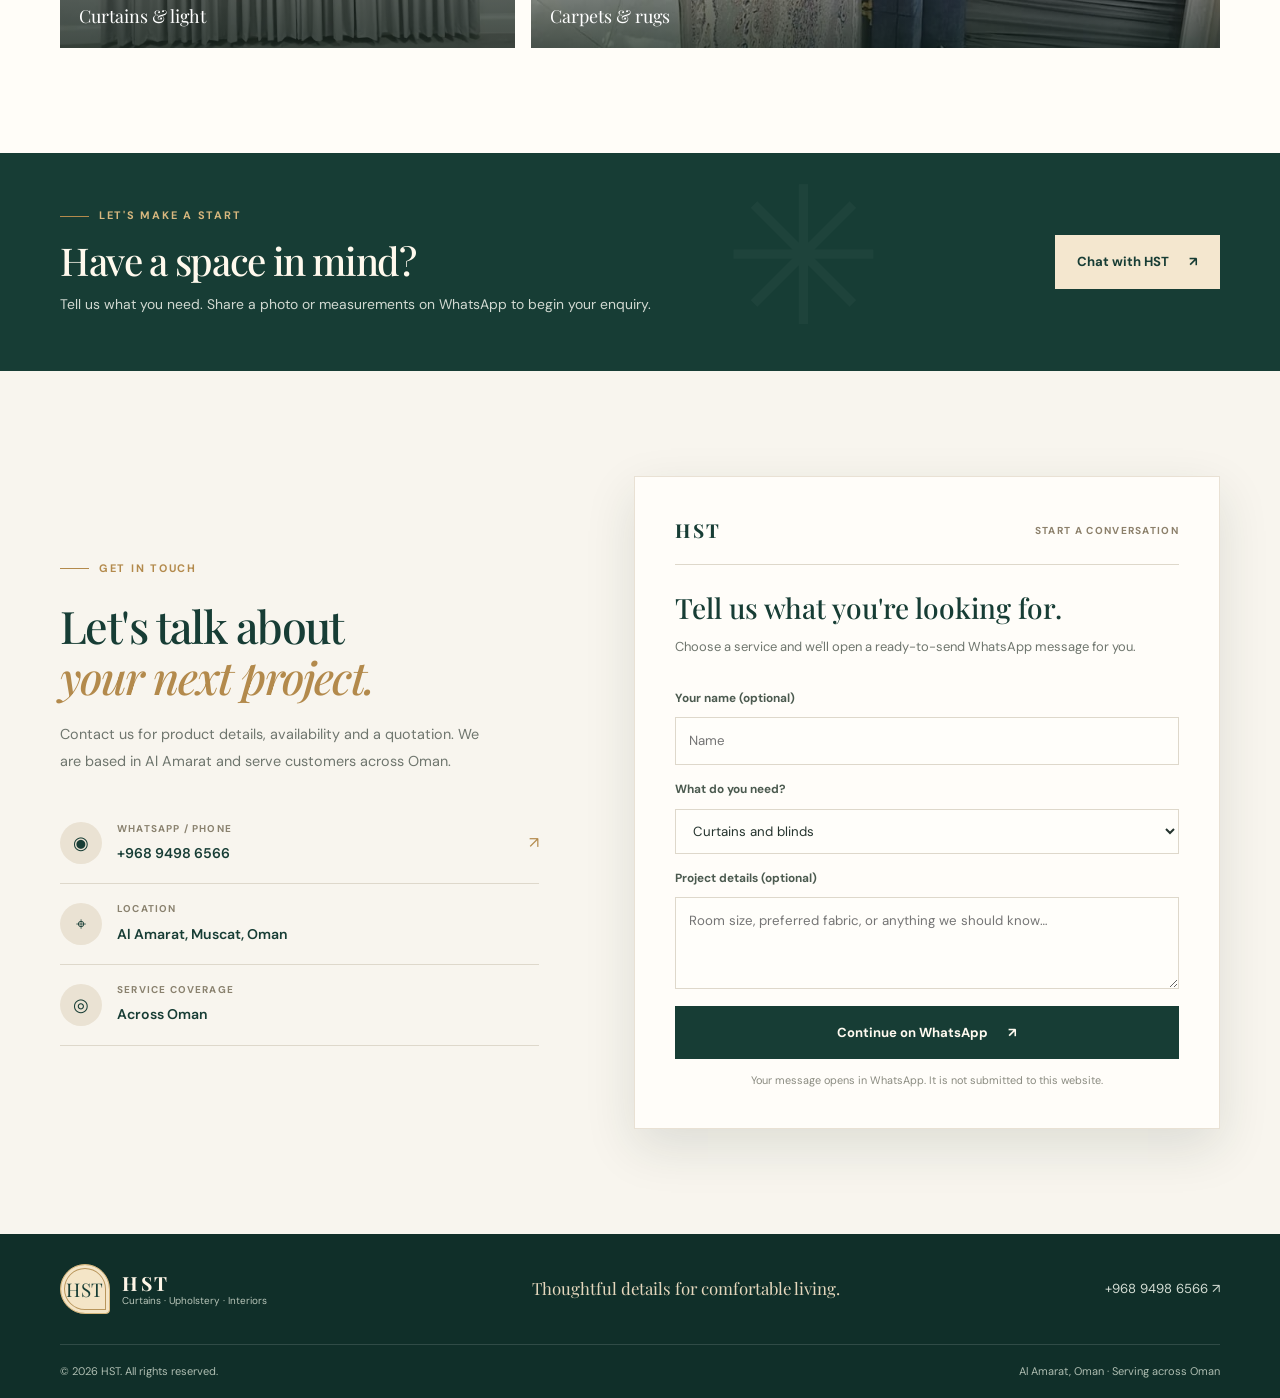
==== commit 31b543ea: "Show HST work photos in gallery" ====
--- a/index.html
+++ b/index.html
@@ -21,7 +21,12 @@
 <article class="service-card"><div class="service-photo service-carpets" role="img" aria-label="Decorative rug with traditional pattern"></div><div class="service-content"><span class="service-number">04</span><h3 data-i18n="service4Title">Carpets & Rugs</h3><p data-i18n="service4Text">Finishing touches that add texture, warmth and character to your room.</p><a class="service-link" href="https://wa.me/96894986566?text=Hello%20HST%2C%20I%20am%20interested%20in%20carpets%20and%20rugs." target="_blank" rel="noopener"><span data-i18n="askService">Enquire about this service</span> ↗</a></div></article>
 </div></div></section>
 <section class="story-section" id="story"><div class="container story-grid"><div class="story-visual"><div class="story-image" role="img" aria-label="Warm, welcoming living room with natural textures"></div><div class="story-ornament">HST <span>✳</span> OMAN</div></div><div class="story-copy"><p class="eyebrow"><span class="eyebrow-line"></span><span data-i18n="storyEyebrow">A PERSONAL APPROACH</span></p><h2 data-i18n="storyTitle">Your vision.<br><em>Our attention to detail.</em></h2><p data-i18n="storyText">At HST, we believe the right fabric, a well-finished piece of furniture and carefully chosen details can transform the way a room feels. We work with you to understand your space and help you find a solution that suits your taste and needs.</p><ul class="story-list"><li><span>✓</span><span data-i18n="storyPoint1">Options shaped around your space and style</span></li><li><span>✓</span><span data-i18n="storyPoint2">A range of services for homes and projects</span></li><li><span>✓</span><span data-i18n="storyPoint3">Easy enquiries directly through WhatsApp</span></li></ul><a class="btn btn-outline" href="https://wa.me/96894986566?text=Hello%20HST%2C%20I%20would%20like%20to%20discuss%20a%20project."><span data-i18n="storyCTA">Let's discuss your project</span> ↗</a></div></div></section>
-<section class="section gallery-section" id="gallery"><div class="container"><div class="gallery-heading"><div class="section-heading compact"><p class="eyebrow"><span class="eyebrow-line"></span><span data-i18n="galleryEyebrow">INSPIRED LIVING</span></p><h2 data-i18n="galleryTitle">Textures, tones<br><em>& thoughtful details.</em></h2></div><p data-i18n="galleryIntro">A visual moodboard for the kind of spaces we love helping customers create. Replace these sample images with photos of your own work before launch.</p></div><div class="gallery-grid"><div class="gallery-tile gallery-one"><span data-i18n="galleryLabel1">Curtains & light</span></div><div class="gallery-tile gallery-two"><span data-i18n="galleryLabel2">Comfort in every detail</span></div><div class="gallery-tile gallery-three"><span data-i18n="galleryLabel3">Made for your home</span></div><div class="gallery-tile gallery-four"><span data-i18n="galleryLabel4">Finishing touches</span></div></div></div></section>
+<section class="section gallery-section" id="gallery"><div class="container"><div class="gallery-heading"><div class="section-heading compact"><p class="eyebrow"><span class="eyebrow-line"></span><span data-i18n="galleryEyebrow">INSPIRED LIVING</span></p><h2 data-i18n="galleryTitle">Textures, tones<br><em>& thoughtful details.</em></h2></div><p data-i18n="galleryIntro">A visual moodboard for the kind of spaces we love helping customers create. Replace these sample images with photos of your own work before launch.</p></div><div class="gallery-grid">
+<div class="gallery-tile gallery-one" style="background-image:url('WhatsApp%20Image%202026-10-10%20at%2020.02.02.jpeg');background-size:cover;background-position:center;"><span data-i18n="galleryLabel1">Curtains & light</span></div>
+<div class="gallery-tile gallery-two" style="background-image:url('WhatsApp%20Image%202026-10-10%20at%2020.02.03%20%281%29.jpeg');background-size:cover;background-position:center;"><span data-i18n="galleryLabel2">Furniture upholstery</span></div>
+<div class="gallery-tile gallery-three" style="background-image:url('WhatsApp%20Image%202026-10-10%20at%2020.02.03%20%282%29.jpeg');background-size:cover;background-position:center;"><span data-i18n="galleryLabel3">Custom furniture</span></div>
+<div class="gallery-tile gallery-four" style="background-image:url('WhatsApp%20Image%202026-10-10%20at%2020.02.03.jpeg');background-size:cover;background-position:center;"><span data-i18n="galleryLabel4">Carpets & rugs</span></div>
+</div></div></section>
 <section class="cta-band"><div class="container cta-inner"><div><p class="eyebrow"><span class="eyebrow-line"></span><span data-i18n="ctaEyebrow">LET'S MAKE A START</span></p><h2 data-i18n="ctaTitle">Have a space in mind?</h2><p data-i18n="ctaText">Tell us what you need. Share a photo or measurements on WhatsApp to begin your enquiry.</p></div><a class="btn btn-light" href="https://wa.me/96894986566?text=Hello%20HST%2C%20I%20would%20like%20a%20quotation."><span data-i18n="ctaButton">Chat with HST</span> ↗</a><div class="cta-decoration">✳</div></div></section>
 <section class="section contact-section" id="contact"><div class="container contact-grid"><div class="contact-copy"><p class="eyebrow"><span class="eyebrow-line"></span><span data-i18n="contactEyebrow">GET IN TOUCH</span></p><h2 data-i18n="contactTitle">Let's talk about<br><em>your next project.</em></h2><p data-i18n="contactText">Contact us for product details, availability and a quotation. We are based in Al Amarat and serve customers across Oman.</p><div class="contact-details"><a href="https://wa.me/96894986566" target="_blank" rel="noopener"><span class="detail-icon">◉</span><span><small data-i18n="whatsappLabel">WHATSAPP / PHONE</small><strong>+968 9498 6566</strong></span><span class="detail-arrow">↗</span></a><div><span class="detail-icon">⌖</span><span><small data-i18n="locationLabel">LOCATION</small><strong data-i18n="locationValue">Al Amarat, Muscat, Oman</strong></span></div><div><span class="detail-icon">◎</span><span><small data-i18n="coverageLabel">SERVICE COVERAGE</small><strong data-i18n="coverageValue">Across Oman</strong></span></div></div></div><div class="contact-panel"><div class="panel-top"><span class="panel-mark">HST</span><span data-i18n="panelTag">START A CONVERSATION</span></div><h3 data-i18n="formTitle">Tell us what you're looking for.</h3><p data-i18n="formText">Choose a service and we'll open a ready-to-send WhatsApp message for you.</p><form id="enquiryForm"><label for="customerName" data-i18n="formNameLabel">Your name (optional)</label><input id="customerName" name="name" type="text" placeholder="Name" data-i18n-placeholder="formNamePlaceholder"><label for="serviceChoice" data-i18n="formServiceLabel">What do you need?</label><select id="serviceChoice" name="service"><option value="Curtains and blinds" data-i18n="optionCurtains">Curtains and blinds</option><option value="Furniture upholstery" data-i18n="optionUpholstery">Furniture upholstery</option><option value="Custom furniture" data-i18n="optionFurniture">Custom furniture</option><option value="Carpets and rugs" data-i18n="optionCarpets">Carpets and rugs</option><option value="More than one service" data-i18n="optionMultiple">More than one service</option></select><label for="projectDetails" data-i18n="formDetailsLabel">Project details (optional)</label><textarea id="projectDetails" name="details" rows="3" placeholder="Room size, preferred fabric, or anything we should know…" data-i18n-placeholder="formDetailsPlaceholder"></textarea><button class="btn btn-primary form-submit" type="submit"><span data-i18n="formSubmit">Continue on WhatsApp</span> ↗</button><p class="form-note" data-i18n="formNote">Your message opens in WhatsApp. It is not submitted to this website.</p></form></div></div></section>
 </main>
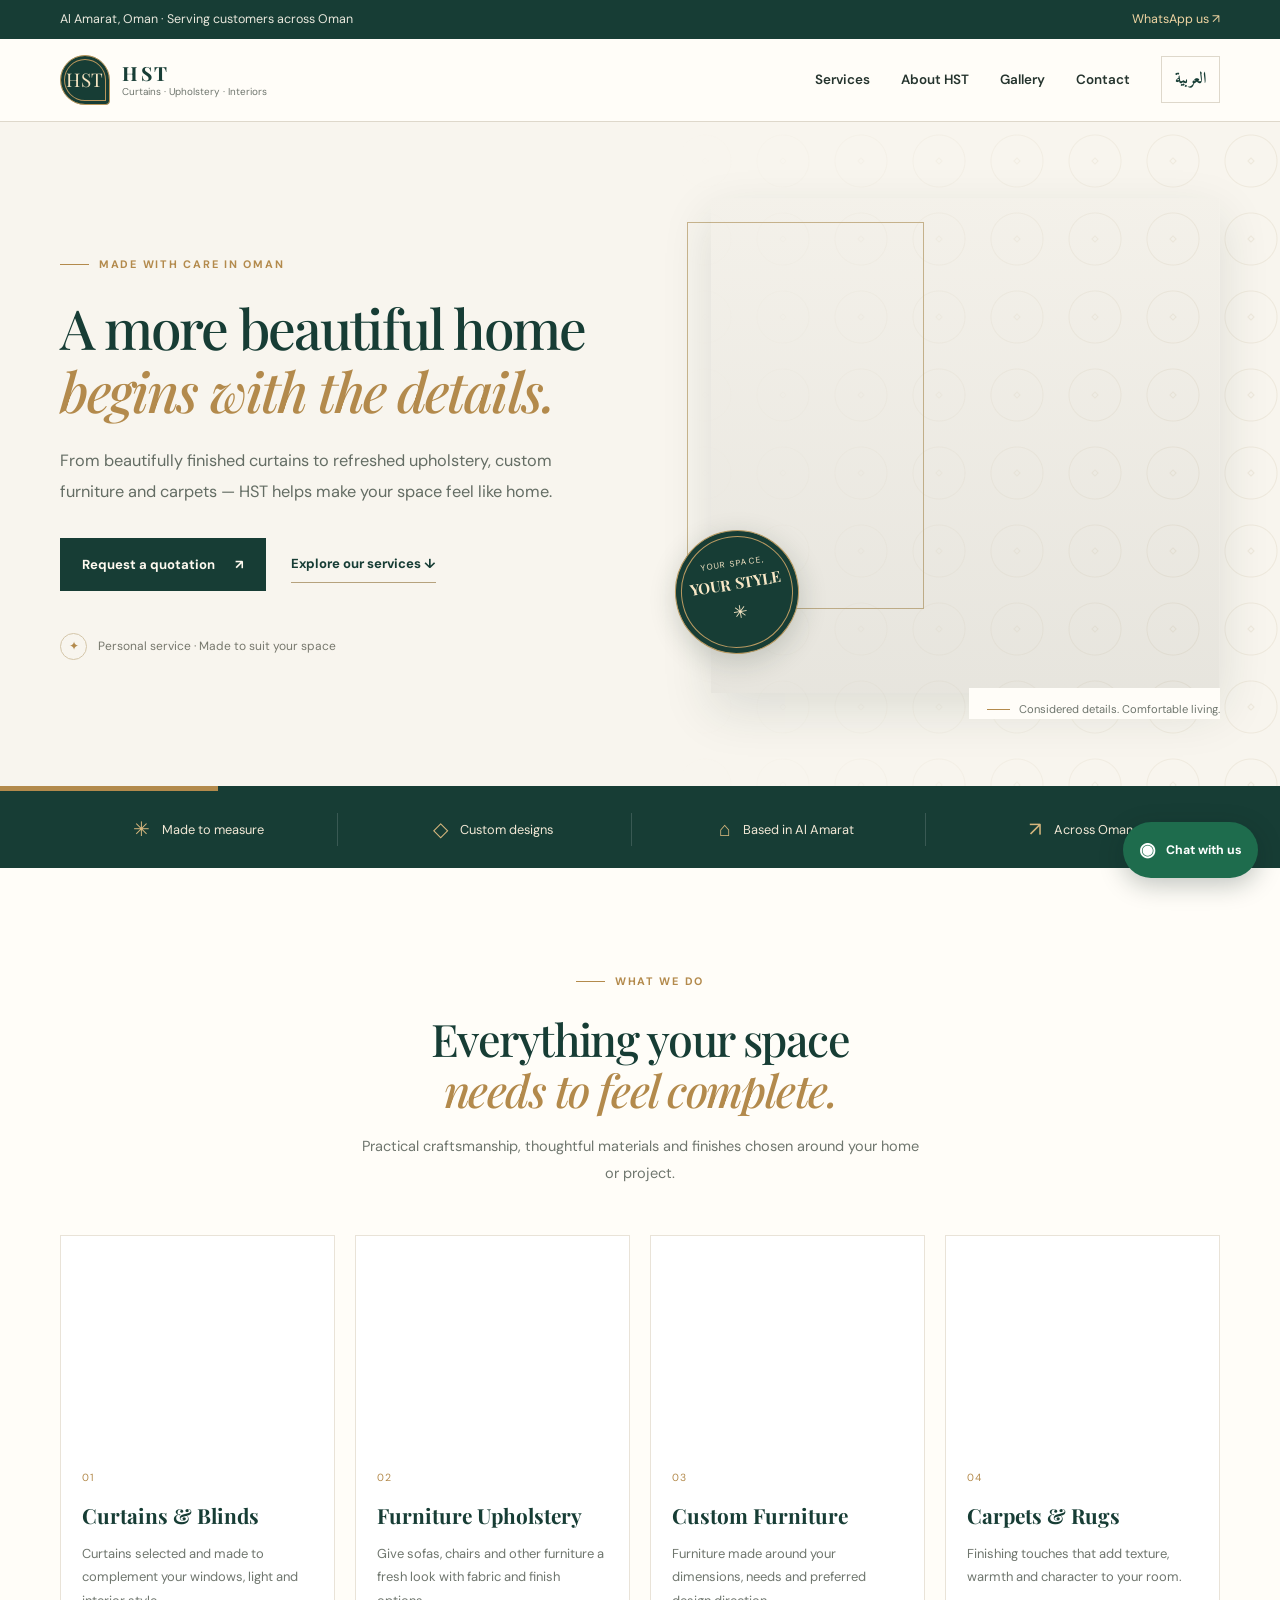
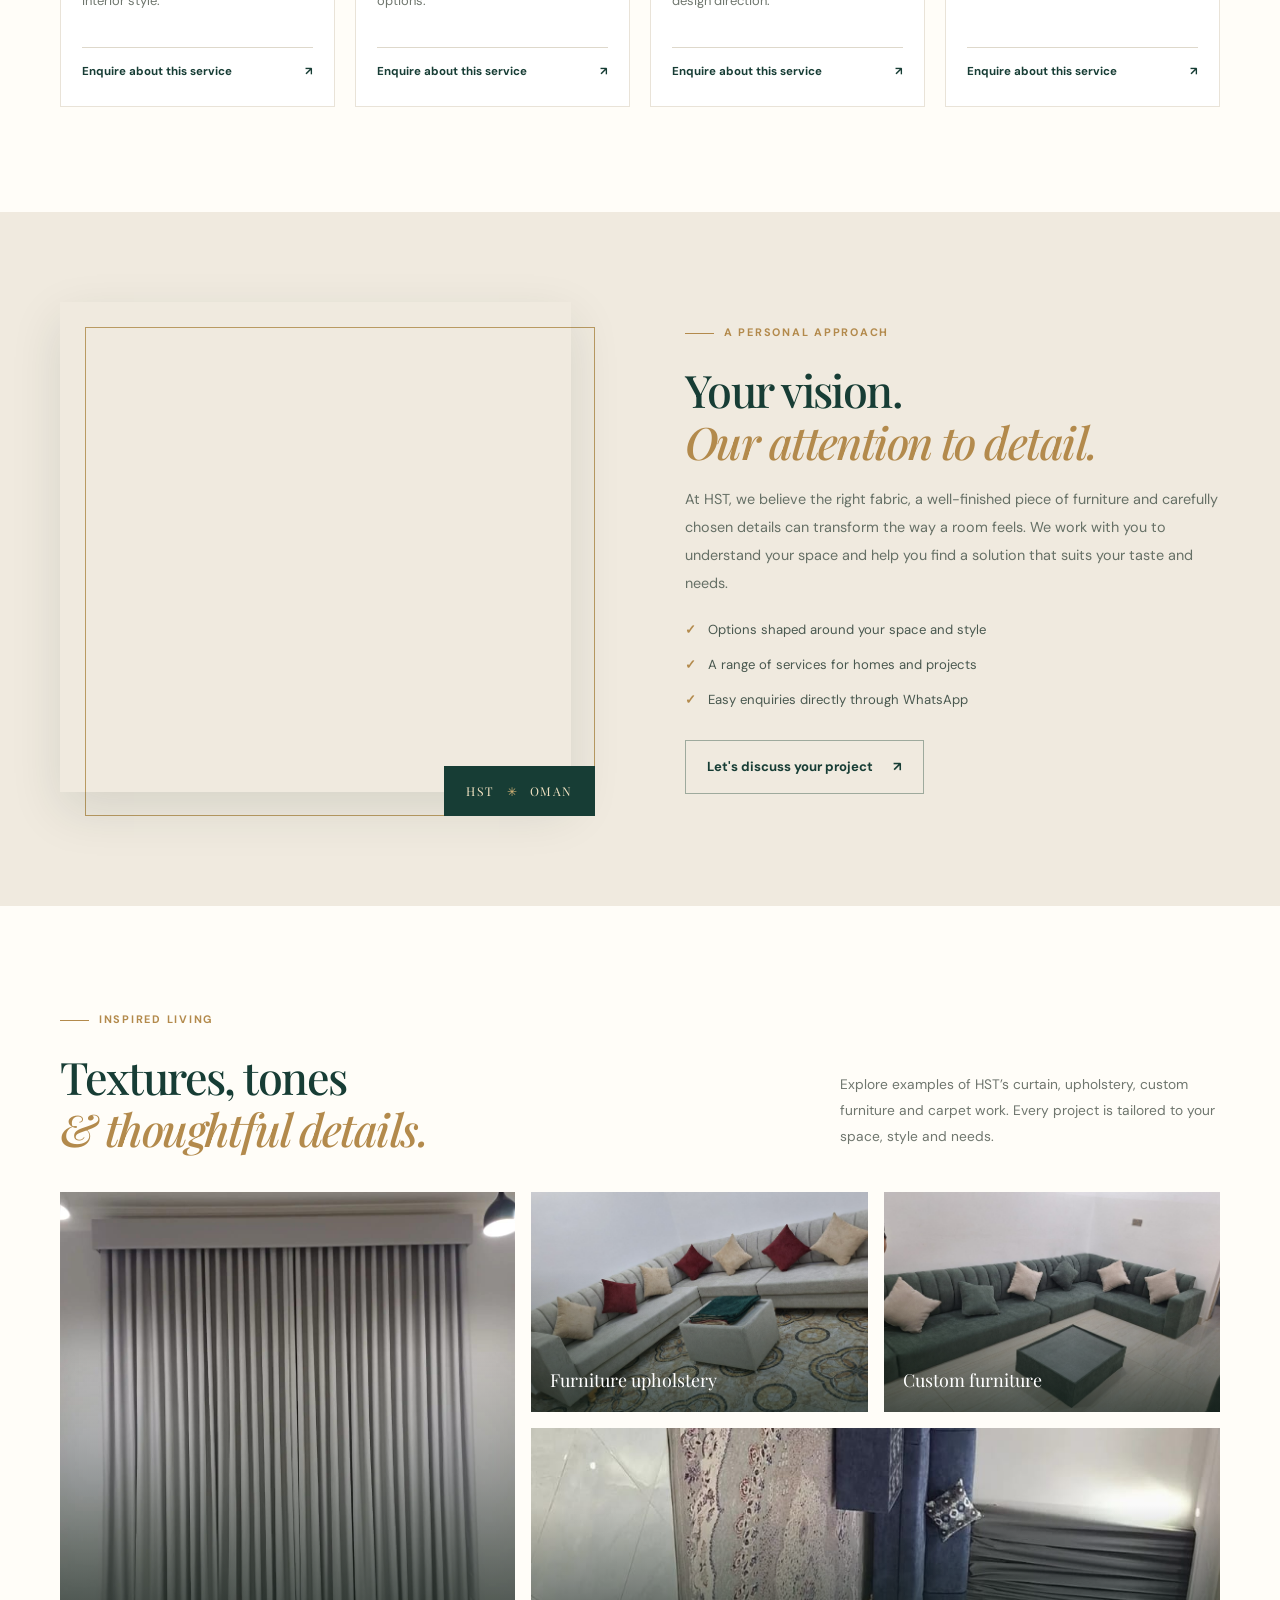
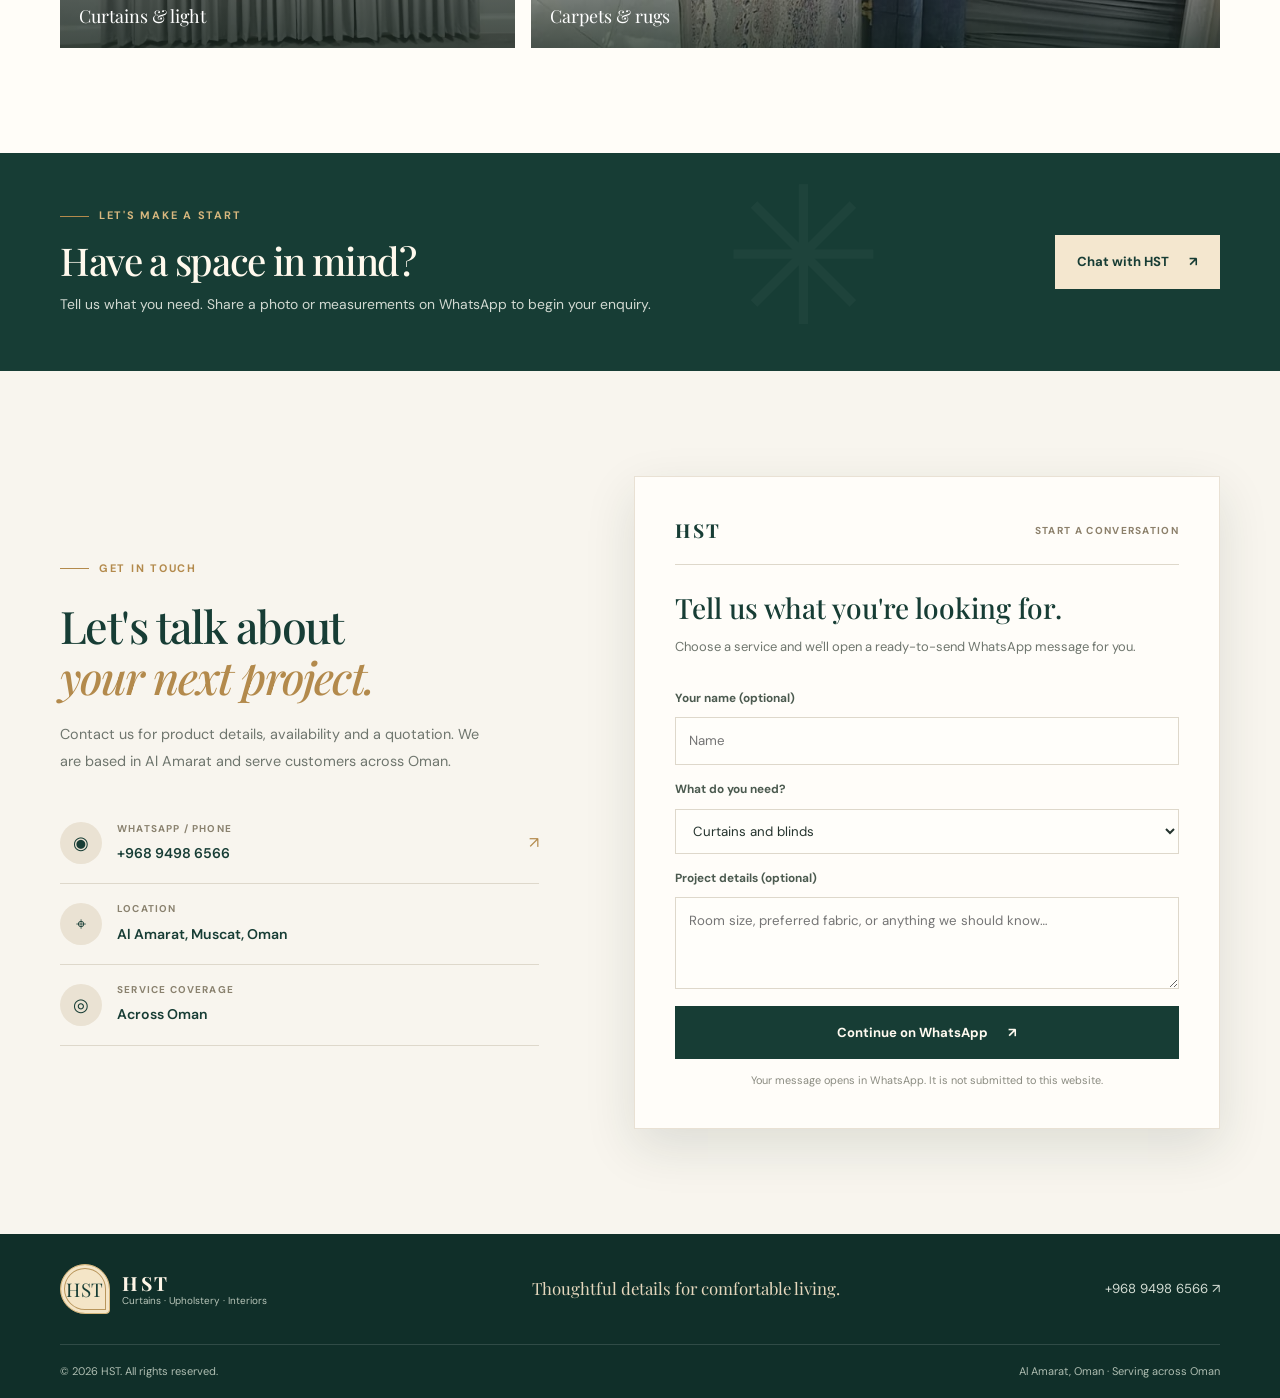
==== commit 2e2f0f74: "Polish Gallery introduction copy" ====
--- a/index.html
+++ b/index.html
@@ -21,7 +21,7 @@
 <article class="service-card"><div class="service-photo service-carpets" role="img" aria-label="Decorative rug with traditional pattern"></div><div class="service-content"><span class="service-number">04</span><h3 data-i18n="service4Title">Carpets & Rugs</h3><p data-i18n="service4Text">Finishing touches that add texture, warmth and character to your room.</p><a class="service-link" href="https://wa.me/96894986566?text=Hello%20HST%2C%20I%20am%20interested%20in%20carpets%20and%20rugs." target="_blank" rel="noopener"><span data-i18n="askService">Enquire about this service</span> ↗</a></div></article>
 </div></div></section>
 <section class="story-section" id="story"><div class="container story-grid"><div class="story-visual"><div class="story-image" role="img" aria-label="Warm, welcoming living room with natural textures"></div><div class="story-ornament">HST <span>✳</span> OMAN</div></div><div class="story-copy"><p class="eyebrow"><span class="eyebrow-line"></span><span data-i18n="storyEyebrow">A PERSONAL APPROACH</span></p><h2 data-i18n="storyTitle">Your vision.<br><em>Our attention to detail.</em></h2><p data-i18n="storyText">At HST, we believe the right fabric, a well-finished piece of furniture and carefully chosen details can transform the way a room feels. We work with you to understand your space and help you find a solution that suits your taste and needs.</p><ul class="story-list"><li><span>✓</span><span data-i18n="storyPoint1">Options shaped around your space and style</span></li><li><span>✓</span><span data-i18n="storyPoint2">A range of services for homes and projects</span></li><li><span>✓</span><span data-i18n="storyPoint3">Easy enquiries directly through WhatsApp</span></li></ul><a class="btn btn-outline" href="https://wa.me/96894986566?text=Hello%20HST%2C%20I%20would%20like%20to%20discuss%20a%20project."><span data-i18n="storyCTA">Let's discuss your project</span> ↗</a></div></div></section>
-<section class="section gallery-section" id="gallery"><div class="container"><div class="gallery-heading"><div class="section-heading compact"><p class="eyebrow"><span class="eyebrow-line"></span><span data-i18n="galleryEyebrow">INSPIRED LIVING</span></p><h2 data-i18n="galleryTitle">Textures, tones<br><em>& thoughtful details.</em></h2></div><p data-i18n="galleryIntro">A visual moodboard for the kind of spaces we love helping customers create. Replace these sample images with photos of your own work before launch.</p></div><div class="gallery-grid">
+<section class="section gallery-section" id="gallery"><div class="container"><div class="gallery-heading"><div class="section-heading compact"><p class="eyebrow"><span class="eyebrow-line"></span><span data-i18n="galleryEyebrow">INSPIRED LIVING</span></p><h2 data-i18n="galleryTitle">Textures, tones<br><em>& thoughtful details.</em></h2></div><p data-i18n="galleryIntro">Explore examples of HST’s curtain, upholstery, custom furniture and carpet work. Every project is tailored to your space, style and needs.</p></div><div class="gallery-grid">
 <div class="gallery-tile gallery-one" style="background-image:url('WhatsApp%20Image%202026-10-10%20at%2020.02.02.jpeg');background-size:cover;background-position:center;"><span data-i18n="galleryLabel1">Curtains & light</span></div>
 <div class="gallery-tile gallery-two" style="background-image:url('WhatsApp%20Image%202026-10-10%20at%2020.02.03%20%281%29.jpeg');background-size:cover;background-position:center;"><span data-i18n="galleryLabel2">Furniture upholstery</span></div>
 <div class="gallery-tile gallery-three" style="background-image:url('WhatsApp%20Image%202026-10-10%20at%2020.02.03%20%282%29.jpeg');background-size:cover;background-position:center;"><span data-i18n="galleryLabel3">Custom furniture</span></div>
